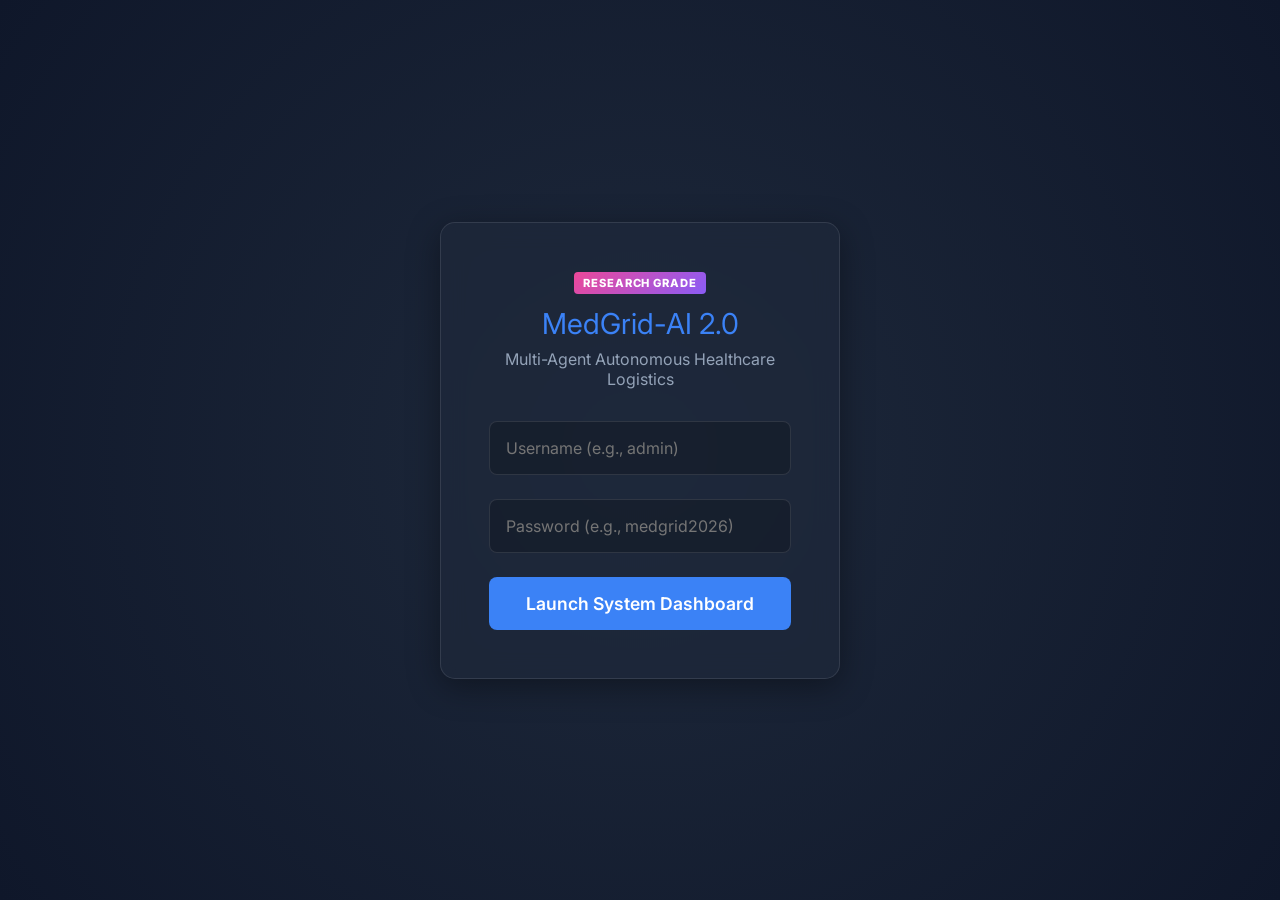
==== project/MedGrid/src/web/index.html @ 4865f01a "Add files via upload" ====
<!DOCTYPE html>
<html lang="en">
<head>
    <meta charset="UTF-8">
    <meta name="viewport" content="width=device-width, initial-scale=1.0">
    <title>MedGrid-AI 2.0 Autonomous Research Dashboard</title>
    <link href="https://fonts.googleapis.com/css2?family=Inter:wght@300;400;500;600;700;800&display=swap" rel="stylesheet">
    <link rel="stylesheet" href="style.css">
</head>
<body>
    <!-- Login Overlay -->
    <div id="login-overlay">
        <div class="login-card glass-panel">
            <div class="brand-badge">RESEARCH GRADE</div>
            <h2>MedGrid-AI 2.0</h2>
            <p>Multi-Agent Autonomous Healthcare Logistics</p>
            <form id="login-form">
                <input type="text" id="login-username" placeholder="Username (e.g., admin)" required>
                <input type="password" id="login-password" placeholder="Password (e.g., medgrid2026)" required>
                <button type="submit" id="login-btn">Launch System Dashboard</button>
                <p id="login-error" style="color: var(--accent-red); margin-top: 10px; font-size: 0.9rem; display: none;"></p>
            </form>
        </div>
    </div>

    <!-- Main App Container (Hidden until login) -->
    <div id="app-container" style="display: none;">
        <nav class="sidebar">
            <div class="logo">
                <span class="logo-text">MedGrid<span class="logo-sub">AI 2.0</span></span>
            </div>
            <ul class="nav-links">
                <li class="active" data-view="dashboard">
                    <span class="nav-icon">📊</span> Overview
                </li>
                <li data-view="ai2">
                    <span class="nav-icon">🧠</span> MedGrid-AI 2.0
                </li>
                <li data-view="triage">
                    <span class="nav-icon">🩺</span> Explainable Triage
                </li>
                <li data-view="hospitals">
                    <span class="nav-icon">🏥</span> Hospitals
                </li>
                <li data-view="ambulances">
                    <span class="nav-icon">🚑</span> Ambulances
                </li>
                <li data-view="analytics">
                    <span class="nav-icon">📈</span> Analytics
                </li>
            </ul>
            <div class="sidebar-status">
                <div class="status-indicator online"></div>
                <span>MARL Engine Active</span>
            </div>
        </nav>

        <div class="main-content">
            <header>
                <div class="header-title">
                    <h1 id="page-heading">System Overview</h1>
                    <span class="header-subtitle">Real-Time Autonomous Emergency Coordination</span>
                </div>
                <div class="controls">
                    <div class="currency-toggle">
                        <span id="label-usd" class="active">USD ($)</span>
                        <label class="switch">
                            <input type="checkbox" id="currency-switch">
                            <span class="slider round"></span>
                        </label>
                        <span id="label-inr">INR (₹)</span>
                    </div>
                </div>
            </header>

            <!-- View: Dashboard -->
            <section id="view-dashboard" class="view active">
                <div class="metrics">
                    <div class="metric-card">
                        <h3>Total Dispatched</h3>
                        <p id="total-cases">0</p>
                    </div>
                    <div class="metric-card">
                        <h3>Avg Response Latency</h3>
                        <p id="avg-response">0.00 ms</p>
                    </div>
                    <div class="metric-card">
                        <h3>System Net Value</h3>
                        <p id="net-finance">$0.00</p>
                    </div>
                </div>

                <div class="dashboard-split">
                    <div class="logs-section">
                        <h2>Live Incident Stream</h2>
                        <ul id="logs-list">
                            <!-- Logs injected by JS -->
                        </ul>
                    </div>
                    
                    <div class="dispatch-section">
                        <h2>Manual Emergency Dispatch</h2>
                        <form id="dispatch-form">
                            <select id="dispatch-type" required>
                                <option value="" disabled selected>Select Emergency Type...</option>
                                <option value="CARDIAC">Cardiac</option>
                                <option value="TRAUMA">Trauma</option>
                                <option value="PEDIATRIC">Pediatric</option>
                                <option value="BURN">Burn</option>
                                <option value="NEUROLOGICAL">Neurological</option>
                                <option value="GENERAL">General</option>
                                <option value="DENTAL">Dental</option>
                                <option value="OPHTHALMOLOGY">Ophthalmology</option>
                            </select>
                            <select id="dispatch-sev" required>
                                <option value="" disabled selected>Select Severity...</option>
                                <option value="LOW">Low</option>
                                <option value="MEDIUM">Medium</option>
                                <option value="HIGH">High</option>
                                <option value="CRITICAL">Critical</option>
                            </select>
                            <select id="dispatch-loc" required>
                                <option value="" disabled selected>Select Location...</option>
                                <option value="North">North</option>
                                <option value="South">South</option>
                                <option value="East">East</option>
                                <option value="West">West</option>
                                <option value="Center">Center</option>
                                <option value="Downtown">Downtown</option>
                                <option value="Airport">Airport</option>
                                <option value="Suburbs">Suburbs</option>
                            </select>
                            <button type="submit" id="dispatch-btn">Dispatch Emergency</button>
                        </form>
                    </div>
                </div>
            </section>

            <!-- View: MedGrid-AI 2.0 Research Telemetry -->
            <section id="view-ai2" class="view">
                <div class="ai2-hero">
                    <h2>MedGrid-AI 2.0 Autonomous Core</h2>
                    <p>Spatiotemporal Hawkes-Process Intensity • Multi-Agent Q-Learning • Fairness Balancer</p>
                </div>

                <div class="metrics">
                    <div class="metric-card">
                        <h3>Jain's Fairness Index</h3>
                        <p id="ai2-jains">0.8140</p>
                        <span class="metric-sub">+17.1% vs Baseline Greedy</span>
                    </div>
                    <div class="metric-card">
                        <h3>Gini Workload Coeff</h3>
                        <p id="ai2-gini">0.2514</p>
                        <span class="metric-sub">Lower is more equitable</span>
                    </div>
                    <div class="metric-card">
                        <h3>Active Hotspots (ST-DBSCAN)</h3>
                        <p id="ai2-hotspots">0</p>
                        <span class="metric-sub">Dynamic risk impedance active</span>
                    </div>
                </div>

                <div class="ai2-grid">
                    <!-- Spatiotemporal Hotspot Risk Grid -->
                    <div class="glass-panel ai2-panel">
                        <h3>Spatiotemporal Risk Zones & Impedance Map</h3>
                        <div class="zones-container" id="zones-grid">
                            <!-- Injected by JS -->
                        </div>
                    </div>

                    <!-- MARL Live Negotiation Log -->
                    <div class="glass-panel ai2-panel">
                        <h3>MARL Strategic Negotiation Feed</h3>
                        <div class="negotiation-list" id="negotiation-list">
                            <!-- Injected by JS -->
                        </div>
                    </div>
                </div>

                <!-- Research Benchmark Comparison Table -->
                <div class="glass-panel ai2-panel" style="margin-top: 1.5rem;">
                    <h3>Empirical Evaluation Benchmark (Baseline CNP vs MedGrid-AI 2.0)</h3>
                    <div class="table-wrapper">
                        <table class="benchmark-table">
                            <thead>
                                <tr>
                                    <th>Scenario</th>
                                    <th>Baseline Response</th>
                                    <th>AI 2.0 Response</th>
                                    <th>Baseline Fairness</th>
                                    <th>AI 2.0 Fairness</th>
                                    <th>Critical P95</th>
                                </tr>
                            </thead>
                            <tbody id="benchmark-table-body">
                                <!-- Injected by JS -->
                            </tbody>
                        </table>
                    </div>
                </div>
            </section>

            <!-- View: Explainable AI Triage -->
            <section id="view-triage" class="view">
                <div class="ai2-hero">
                    <h2>Explainable Clinical Triage Classifier</h2>
                    <p>Multinomial Softmax Classifier with Local Feature Attribution Vectors</p>
                </div>

                <div class="triage-layout">
                    <div class="glass-panel triage-input-panel">
                        <h3>Clinical Symptom Intake</h3>
                        <p style="color: #94a3b8; font-size: 0.85rem; margin-bottom: 1rem;">
                            Enter patient symptoms or click quick tags to analyze urgency and feature attributions.
                        </p>
                        <div class="symptom-tags">
                            <button type="button" class="symptom-tag" data-tag="chest pain">chest pain</button>
                            <button type="button" class="symptom-tag" data-tag="shortness of breath">shortness of breath</button>
                            <button type="button" class="symptom-tag" data-tag="sweating">sweating</button>
                            <button type="button" class="symptom-tag" data-tag="face drooping">face drooping</button>
                            <button type="button" class="symptom-tag" data-tag="arm weakness">arm weakness</button>
                            <button type="button" class="symptom-tag" data-tag="speech difficulty">speech difficulty</button>
                            <button type="button" class="symptom-tag" data-tag="fever">fever</button>
                            <button type="button" class="symptom-tag" data-tag="cough">cough</button>
                            <button type="button" class="symptom-tag" data-tag="tooth pain">tooth pain</button>
                            <button type="button" class="symptom-tag" data-tag="severe burn">severe burn</button>
                        </div>
                        <form id="triage-form" style="margin-top: 1rem;">
                            <textarea id="triage-input" rows="3" placeholder="e.g. chest pain, shortness of breath, sweating, nausea" required>chest pain, shortness of breath, sweating</textarea>
                            <button type="submit" id="triage-btn">Run Explainable Triage</button>
                        </form>
                    </div>

                    <div class="glass-panel triage-result-panel">
                        <h3>Triage Prediction & Explainability</h3>
                        <div id="triage-result-card">
                            <div class="triage-header">
                                <div>
                                    <h2 id="triage-condition" style="margin: 0; color: #38bdf8;">Heart Attack</h2>
                                    <span id="triage-specialist" style="color: #94a3b8; font-size: 0.9rem;">Specialist: CARDIAC</span>
                                </div>
                                <div class="triage-badges">
                                    <span id="triage-urgency-badge" class="badge badge-critical">CRITICAL</span>
                                    <span id="triage-confidence-badge" class="badge badge-conf">97.5% Confidence</span>
                                </div>
                            </div>
                            <div id="triage-guidance" style="color: #cbd5e1; font-size: 0.9rem; margin: 1rem 0; font-style: italic;">
                                Seek immediate medical attention or call emergency services. Do not wait for an appointment.
                            </div>
                            <h4>Feature Attribution Breakdown (Local Explainability)</h4>
                            <div id="triage-attributions-list" class="attributions-list">
                                <!-- Injected by JS -->
                            </div>
                        </div>
                    </div>
                </div>
            </section>

            <!-- View: Hospitals -->
            <section id="view-hospitals" class="view">
                <h2>Hospital Facilities</h2>
                <p style="color: #94a3b8; margin-bottom: 1rem; font-size: 0.9rem;">Click on a hospital to view internal inventory and doctor availability.</p>
                <div id="hospitals-container" class="grid-container">
                    <!-- Cards injected by JS -->
                </div>
            </section>

            <!-- Hospital Details Modal -->
            <div id="hospital-modal" class="modal">
                <div class="modal-content glass-panel">
                    <span class="close-btn" id="modal-close">&times;</span>
                    <h2 id="modal-hosp-name">Hospital Name</h2>
                    
                    <div class="modal-grid">
                        <div class="modal-col">
                            <h3>Doctor Availability</h3>
                            <ul id="modal-doctors-list"></ul>
                        </div>
                        <div class="modal-col">
                            <h3>Medicine Inventory</h3>
                            <ul id="modal-meds-list"></ul>
                        </div>
                    </div>
                </div>
            </div>

            <!-- View: Ambulances -->
            <section id="view-ambulances" class="view">
                <h2>Ambulance Fleet</h2>
                <div id="ambulances-container" class="grid-container">
                    <!-- Cards injected by JS -->
                </div>
            </section>

            <!-- View: Analytics -->
            <section id="view-analytics" class="view">
                <div class="metrics" id="history-metrics" style="margin-bottom: 2rem;">
                    <div class="metric-card">
                        <h3>Historical Cases</h3>
                        <p id="hist-total-cases">0</p>
                    </div>
                    <div class="metric-card">
                        <h3>Global Avg Response</h3>
                        <p id="hist-avg-response">0.00 ms</p>
                    </div>
                    <div class="metric-card">
                        <h3>Historical Success Rate</h3>
                        <p id="hist-success-rate">0.0%</p>
                    </div>
                </div>

                <h2>Predictive Analytics: System Net Revenue</h2>
                <p class="analytics-desc">Real-time linear regression extrapolating the future trend of system revenue.</p>
                <div class="graph-container" id="graph-container">
                    <svg id="revenue-graph" width="100%" height="400">
                        <!-- Graph drawn by JS -->
                    </svg>
                </div>
                <div class="graph-legend">
                    <div class="legend-item"><span class="legend-color historical"></span> Historical Data</div>
                    <div class="legend-item"><span class="legend-color predicted"></span> Predicted Trend</div>
                </div>
            </section>
        </div>
    </div>
    <script src="app.js"></script>
</body>
</html>
---- project/MedGrid/src/web/style.css ----
:root {
    --bg-color: #0f172a;
    --text-color: #f8fafc;
    --sidebar-bg: rgba(15, 23, 42, 0.95);
    --glass-bg: rgba(30, 41, 59, 0.7);
    --glass-border: rgba(255, 255, 255, 0.1);
    --accent-red: #ef4444;
    --accent-green: #10b981;
    --accent-blue: #3b82f6;
    --primary-gradient: linear-gradient(to right, #3b82f6, #8b5cf6);
}

* {
    margin: 0;
    padding: 0;
    box-sizing: border-box;
    font-family: 'Inter', sans-serif;
}

/* Glassmorphism Classes */
.glass-panel {
    background: rgba(30, 41, 59, 0.7);
    backdrop-filter: blur(12px);
    -webkit-backdrop-filter: blur(12px);
    border: 1px solid rgba(255, 255, 255, 0.1);
    box-shadow: 0 8px 32px 0 rgba(0, 0, 0, 0.37);
    border-radius: 15px;
}

/* Login Overlay */
#login-overlay {
    position: fixed;
    top: 0; left: 0; width: 100vw; height: 100vh;
    background: radial-gradient(circle at center, #1e293b 0%, #0f172a 100%);
    display: flex;
    justify-content: center;
    align-items: center;
    z-index: 10000;
}

.login-card {
    padding: 3rem;
    width: 400px;
    text-align: center;
    animation: fadeIn 0.5s ease-out;
}

.login-card h2 {
    color: var(--accent-blue);
    margin-bottom: 0.5rem;
    font-size: 1.8rem;
}

.login-card p {
    color: #94a3b8;
    margin-bottom: 2rem;
}

.login-card input {
    width: 100%;
    padding: 1rem;
    margin-bottom: 1.5rem;
    background: rgba(0,0,0,0.2);
    border: 1px solid var(--glass-border);
    color: var(--text-color);
    border-radius: 8px;
    font-size: 1rem;
}

.login-card input:focus {
    outline: none;
    border-color: var(--accent-blue);
    box-shadow: 0 0 10px rgba(56, 189, 248, 0.2);
}

.login-card button {
    width: 100%;
    padding: 1rem;
    background: var(--accent-blue);
    color: white;
    border: none;
    border-radius: 8px;
    font-size: 1.1rem;
    font-weight: 600;
    cursor: pointer;
    transition: background 0.3s;
}

.login-card button:hover {
    background: #0284c7;
    box-shadow: 0 0 15px rgba(56, 189, 248, 0.4);
}

body {
    background-color: var(--bg-color);
    color: var(--text-color);
    background-image: 
        radial-gradient(circle at 20% 50%, rgba(59, 130, 246, 0.15) 0%, transparent 50%),
        radial-gradient(circle at 80% 30%, rgba(239, 68, 68, 0.15) 0%, transparent 50%);
    min-height: 100vh;
    display: flex;
}

/* Sidebar */
.sidebar {
    width: 250px;
    background: var(--sidebar-bg);
    border-right: 1px solid var(--glass-border);
    padding: 2rem 0;
    display: flex;
    flex-direction: column;
}

.sidebar .logo {
    font-size: 1.5rem;
    font-weight: 600;
    text-align: center;
    margin-bottom: 2rem;
    background: var(--primary-gradient);
    -webkit-background-clip: text;
    -webkit-text-fill-color: transparent;
}

.nav-links {
    list-style: none;
}

.nav-links li {
    padding: 1rem 2rem;
    color: #cbd5e1;
    cursor: pointer;
    transition: background 0.3s, color 0.3s;
    font-weight: 500;
}

.nav-links li:hover {
    background: rgba(255, 255, 255, 0.05);
    color: #fff;
}

.nav-links li.active {
    background: rgba(59, 130, 246, 0.2);
    color: var(--accent-blue);
    border-right: 3px solid var(--accent-blue);
}

/* Main Content */
.main-content {
    flex: 1;
    padding: 2rem;
    display: flex;
    flex-direction: column;
    gap: 2rem;
    height: 100vh;
    overflow-y: auto;
}

header {
    display: flex;
    justify-content: space-between;
    align-items: center;
    background: var(--glass-bg);
    padding: 1.5rem 2rem;
    border-radius: 16px;
    border: 1px solid var(--glass-border);
    backdrop-filter: blur(10px);
}

h1, h2 {
    font-weight: 400;
    color: #e2e8f0;
}

/* Views */
.view {
    display: none;
    animation: fadeIn 0.4s ease forwards;
}

.view.active {
    display: block;
}

@keyframes fadeIn {
    from { opacity: 0; transform: translateY(10px); }
    to { opacity: 1; transform: translateY(0); }
}

/* Dashboard Specifics */
.metrics {
    display: flex;
    gap: 1.5rem;
    margin-bottom: 2rem;
}

.metric-card {
    flex: 1;
    background: var(--glass-bg);
    border: 1px solid var(--glass-border);
    border-radius: 12px;
    padding: 1.5rem;
    text-align: center;
    backdrop-filter: blur(10px);
}

.metric-card h3 {
    font-size: 0.875rem;
    color: #94a3b8;
    text-transform: uppercase;
    letter-spacing: 0.05em;
}

.metric-card p {
    font-size: 2rem;
    font-weight: 600;
    margin-top: 0.5rem;
}

.logs-section {
    background: var(--glass-bg);
    border: 1px solid var(--glass-border);
    border-radius: 12px;
    padding: 1.5rem;
    backdrop-filter: blur(10px);
}

#logs-list {
    list-style: none;
    margin-top: 1rem;
    max-height: 400px;
    overflow-y: auto;
}

#logs-list li {
    padding: 0.75rem 0;
    border-bottom: 1px solid rgba(255,255,255,0.05);
    font-size: 0.95rem;
    color: #cbd5e1;
}

#logs-list li::before {
    content: "> ";
    color: var(--accent-blue);
}

/* Grid Cards */
.grid-container {
    display: grid;
    grid-template-columns: repeat(auto-fill, minmax(300px, 1fr));
    gap: 1.5rem;
    margin-top: 1rem;
}

.card {
    background: var(--glass-bg);
    border: 1px solid var(--glass-border);
    border-radius: 12px;
    padding: 1.5rem;
    backdrop-filter: blur(10px);
    transition: transform 0.2s ease, box-shadow 0.2s ease;
}

.card:hover {
    transform: translateY(-4px);
    box-shadow: 0 10px 15px -3px rgba(0, 0, 0, 0.2);
}

.card-header {
    display: flex;
    justify-content: space-between;
    align-items: center;
    margin-bottom: 1.25rem;
    border-bottom: 1px solid var(--glass-border);
    padding-bottom: 0.75rem;
}

.badge {
    padding: 0.25rem 0.75rem;
    border-radius: 9999px;
    font-size: 0.8rem;
    font-weight: 600;
}

.badge.green { background: rgba(16, 185, 129, 0.2); color: var(--accent-green); }
.badge.red { background: rgba(239, 68, 68, 0.2); color: var(--accent-red); }
.badge.blue { background: rgba(59, 130, 246, 0.2); color: var(--accent-blue); }
.badge.orange { background: rgba(245, 158, 11, 0.2); color: #fbbf24; }

.stat-row {
    display: flex;
    justify-content: space-between;
    margin-bottom: 0.75rem;
    font-size: 1rem;
    color: #e2e8f0;
}

/* Toggle Switch */
.currency-toggle {
    display: flex;
    align-items: center;
    gap: 0.75rem;
}

.currency-toggle span {
    font-size: 0.9rem;
    color: #64748b;
    transition: color 0.3s;
}

.currency-toggle span.active {
    color: #fff;
    font-weight: 600;
}

.switch {
    position: relative;
    display: inline-block;
    width: 44px;
    height: 24px;
}

.switch input {
    opacity: 0;
    width: 0;
    height: 0;
}

.slider {
    position: absolute;
    cursor: pointer;
    top: 0;
    left: 0;
    right: 0;
    bottom: 0;
    background-color: var(--accent-blue);
    transition: .4s;
}

.slider:before {
    position: absolute;
    content: "";
    height: 16px;
    width: 16px;
    left: 4px;
    bottom: 4px;
    background-color: white;
    transition: .4s;
}

input:checked + .slider {
    background-color: var(--accent-green);
}

input:checked + .slider:before {
    transform: translateX(20px);
}

.slider.round {
    border-radius: 24px;
}

.slider.round:before {
    border-radius: 50%;
}

/* Analytics Graph */
.analytics-desc {
    color: #94a3b8;
    margin-bottom: 1.5rem;
    font-size: 0.95rem;
}

.graph-container {
    background: var(--glass-bg);
    border: 1px solid var(--glass-border);
    border-radius: 12px;
    padding: 1.5rem;
    backdrop-filter: blur(10px);
    width: 100%;
    margin-bottom: 1rem;
}

#revenue-graph {
    display: block;
    overflow: visible;
}

.graph-legend {
    display: flex;
    gap: 1.5rem;
    padding-left: 0.5rem;
}

.legend-item {
    display: flex;
    align-items: center;
    gap: 0.5rem;
    font-size: 0.9rem;
    color: #cbd5e1;
}

.legend-color {
    width: 20px;
    height: 4px;
    border-radius: 2px;
}

.legend-color.historical {
    background-color: var(--accent-blue);
}

.legend-color.predicted {
    background-color: var(--accent-green);
    border-top: 4px dashed var(--accent-green);
    background-color: transparent;
}

/* Scrollbar styling */
::-webkit-scrollbar { width: 6px; }
::-webkit-scrollbar-track { background: transparent; }
::-webkit-scrollbar-thumb { background: rgba(255,255,255,0.2); border-radius: 10px; }

/* Dispatch Form */
.dispatch-section {
    background: var(--glass-bg);
    border: 1px solid var(--glass-border);
    border-radius: 12px;
    padding: 1.5rem;
    backdrop-filter: blur(10px);
    margin-top: 1rem;
}

#dispatch-form {
    display: flex;
    gap: 1rem;
    margin-top: 1rem;
    flex-wrap: wrap;
}

#dispatch-form select {
    background: rgba(15, 23, 42, 0.8);
    color: #fff;
    border: 1px solid var(--glass-border);
    padding: 0.75rem;
    border-radius: 8px;
    outline: none;
    flex: 1;
}

#dispatch-btn {
    background: var(--primary-gradient);
    color: #fff;
    border: none;
    padding: 0.75rem 1.5rem;
    border-radius: 8px;
    cursor: pointer;
    font-weight: 600;
    transition: transform 0.2s;
}

#dispatch-btn:hover {
    transform: scale(1.05);
}

/* Modal Styling */
.modal {
    display: none; 
    position: fixed; 
    z-index: 1000; 
    left: 0;
    top: 0;
    width: 100%; 
    height: 100%; 
    overflow: auto; 
    background-color: rgba(0,0,0,0.6); 
    backdrop-filter: blur(5px);
}

.modal-content {
    background-color: var(--bg-color);
    margin: 10% auto; 
    padding: 2rem;
    border: 1px solid var(--glass-border);
    border-radius: 12px;
    width: 60%; 
    max-width: 800px;
    position: relative;
    box-shadow: 0 25px 50px -12px rgba(0, 0, 0, 0.5);
    animation: slideDown 0.3s ease-out;
}

@keyframes slideDown {
    from { transform: translateY(-20px); opacity: 0; }
    to { transform: translateY(0); opacity: 1; }
}

.close-btn {
    color: #aaa;
    float: right;
    font-size: 28px;
    font-weight: bold;
    cursor: pointer;
}

.close-btn:hover,
.close-btn:focus {
    color: white;
    text-decoration: none;
    cursor: pointer;
}

.modal-grid {
    display: flex;
    gap: 2rem;
    margin-top: 1.5rem;
}

.modal-col {
    flex: 1;
}

.modal-col h3 {
    margin-bottom: 1rem;
    border-bottom: 1px solid var(--glass-border);
    padding-bottom: 0.5rem;
}

.modal-col ul {
    list-style: none;
}

.modal-col ul li {
    display: flex;
    justify-content: space-between;
    padding: 0.5rem 0;
    border-bottom: 1px dashed rgba(255,255,255,0.1);
}

.clickable-card {
    cursor: pointer;
}
.clickable-card:hover {
    border-color: var(--accent-blue);
}

/* --- MedGrid-AI 2.0 Styles --- */
.brand-badge {
    display: inline-block;
    padding: 0.25rem 0.6rem;
    background: linear-gradient(135deg, #ec4899, #8b5cf6);
    color: #fff;
    font-size: 0.7rem;
    font-weight: 800;
    border-radius: 4px;
    letter-spacing: 0.08em;
    margin-bottom: 0.75rem;
}

.logo-sub {
    font-size: 0.8rem;
    margin-left: 6px;
    padding: 2px 6px;
    background: rgba(56, 189, 248, 0.2);
    color: #38bdf8;
    border-radius: 4px;
    border: 1px solid rgba(56, 189, 248, 0.4);
}

.nav-icon {
    margin-right: 0.5rem;
}

.sidebar-status {
    margin-top: auto;
    padding: 1rem 1.5rem;
    display: flex;
    align-items: center;
    gap: 0.6rem;
    font-size: 0.8rem;
    color: #94a3b8;
    border-top: 1px solid var(--glass-border);
}

.status-indicator.online {
    width: 8px;
    height: 8px;
    border-radius: 50%;
    background: #10b981;
    box-shadow: 0 0 8px #10b981;
}

.header-subtitle {
    font-size: 0.85rem;
    color: #94a3b8;
}

.dashboard-split {
    display: grid;
    grid-template-columns: 1fr 1fr;
    gap: 1.5rem;
}

.metric-sub {
    display: block;
    font-size: 0.75rem;
    color: #94a3b8;
    margin-top: 0.3rem;
}

.ai2-hero {
    background: linear-gradient(135deg, rgba(30, 41, 59, 0.8), rgba(15, 23, 42, 0.95));
    border: 1px solid rgba(56, 189, 248, 0.3);
    padding: 1.5rem 2rem;
    border-radius: 12px;
    margin-bottom: 1.5rem;
}

.ai2-hero h2 {
    color: #38bdf8;
    font-size: 1.5rem;
    font-weight: 700;
}

.ai2-hero p {
    color: #94a3b8;
    font-size: 0.9rem;
    margin-top: 0.25rem;
}

.ai2-grid {
    display: grid;
    grid-template-columns: 1fr 1fr;
    gap: 1.5rem;
}

.ai2-panel {
    padding: 1.5rem;
}

.ai2-panel h3 {
    font-size: 1.1rem;
    color: #f1f5f9;
    margin-bottom: 1rem;
    border-bottom: 1px solid var(--glass-border);
    padding-bottom: 0.5rem;
}

.zones-container {
    display: grid;
    grid-template-columns: repeat(auto-fill, minmax(130px, 1fr));
    gap: 0.75rem;
    max-height: 320px;
    overflow-y: auto;
}

.zone-card {
    background: rgba(15, 23, 42, 0.7);
    border: 1px solid var(--glass-border);
    border-radius: 8px;
    padding: 0.75rem;
    transition: transform 0.2s, border-color 0.2s;
}

.zone-card.hotspot {
    border-color: #ef4444;
    background: rgba(239, 68, 68, 0.1);
}

.zone-title {
    font-weight: 600;
    font-size: 0.9rem;
    color: #f8fafc;
}

.zone-risk-text {
    font-size: 0.75rem;
    color: #94a3b8;
    margin: 0.25rem 0;
}

.zone-bar-bg {
    width: 100%;
    height: 6px;
    background: rgba(255, 255, 255, 0.1);
    border-radius: 3px;
    overflow: hidden;
}

.zone-bar-fill {
    height: 100%;
    border-radius: 3px;
    transition: width 0.3s ease;
}

.negotiation-list {
    display: flex;
    flex-direction: column;
    gap: 0.5rem;
    max-height: 320px;
    overflow-y: auto;
}

.negotiation-item {
    background: rgba(15, 23, 42, 0.7);
    border: 1px solid var(--glass-border);
    border-radius: 8px;
    padding: 0.75rem 1rem;
    display: flex;
    justify-content: space-between;
    align-items: center;
    font-size: 0.85rem;
}

.negotiation-winner {
    font-weight: 700;
    color: #38bdf8;
}

.table-wrapper {
    overflow-x: auto;
}

.benchmark-table {
    width: 100%;
    border-collapse: collapse;
    font-size: 0.9rem;
}

.benchmark-table th {
    text-align: left;
    padding: 0.75rem 1rem;
    background: rgba(15, 23, 42, 0.6);
    color: #94a3b8;
    font-weight: 600;
    border-bottom: 1px solid var(--glass-border);
}

.benchmark-table td {
    padding: 0.75rem 1rem;
    border-bottom: 1px solid rgba(255, 255, 255, 0.05);
    color: #cbd5e1;
}

/* --- Explainable Triage Styles --- */
.triage-layout {
    display: grid;
    grid-template-columns: 1fr 1.2fr;
    gap: 1.5rem;
}

.triage-input-panel, .triage-result-panel {
    padding: 1.5rem;
}

.symptom-tags {
    display: flex;
    flex-wrap: wrap;
    gap: 0.5rem;
}

.symptom-tag {
    background: rgba(59, 130, 246, 0.15);
    border: 1px solid rgba(59, 130, 246, 0.3);
    color: #93c5fd;
    padding: 0.35rem 0.65rem;
    border-radius: 20px;
    font-size: 0.8rem;
    cursor: pointer;
    transition: all 0.2s;
}

.symptom-tag:hover {
    background: rgba(59, 130, 246, 0.35);
    color: #fff;
}

#triage-input {
    width: 100%;
    background: rgba(15, 23, 42, 0.8);
    border: 1px solid var(--glass-border);
    color: #f8fafc;
    border-radius: 8px;
    padding: 0.75rem;
    font-size: 0.95rem;
    resize: vertical;
    margin-bottom: 0.75rem;
}

#triage-btn {
    width: 100%;
    padding: 0.75rem;
    background: var(--primary-gradient);
    color: #fff;
    border: none;
    border-radius: 8px;
    font-weight: 600;
    cursor: pointer;
    transition: transform 0.2s;
}

#triage-btn:hover {
    transform: scale(1.02);
}

.triage-header {
    display: flex;
    justify-content: space-between;
    align-items: center;
    border-bottom: 1px solid var(--glass-border);
    padding-bottom: 0.75rem;
}

.triage-badges {
    display: flex;
    gap: 0.5rem;
}

.badge-critical {
    background: rgba(239, 68, 68, 0.2);
    color: #ef4444;
    border: 1px solid rgba(239, 68, 68, 0.4);
}

.badge-conf {
    background: rgba(16, 185, 129, 0.2);
    color: #10b981;
    border: 1px solid rgba(16, 185, 129, 0.4);
}

.attributions-list {
    display: flex;
    flex-direction: column;
    gap: 0.75rem;
    margin-top: 0.75rem;
}

.attribution-row {
    display: flex;
    flex-direction: column;
    gap: 0.25rem;
}

.attribution-meta {
    display: flex;
    justify-content: space-between;
    font-size: 0.85rem;
    color: #cbd5e1;
}

.attribution-bar-bg {
    width: 100%;
    height: 8px;
    background: rgba(255, 255, 255, 0.1);
    border-radius: 4px;
    overflow: hidden;
}

.attribution-bar-fill {
    height: 100%;
    border-radius: 4px;
    background: linear-gradient(90deg, #38bdf8, #818cf8);
    transition: width 0.4s ease;
}
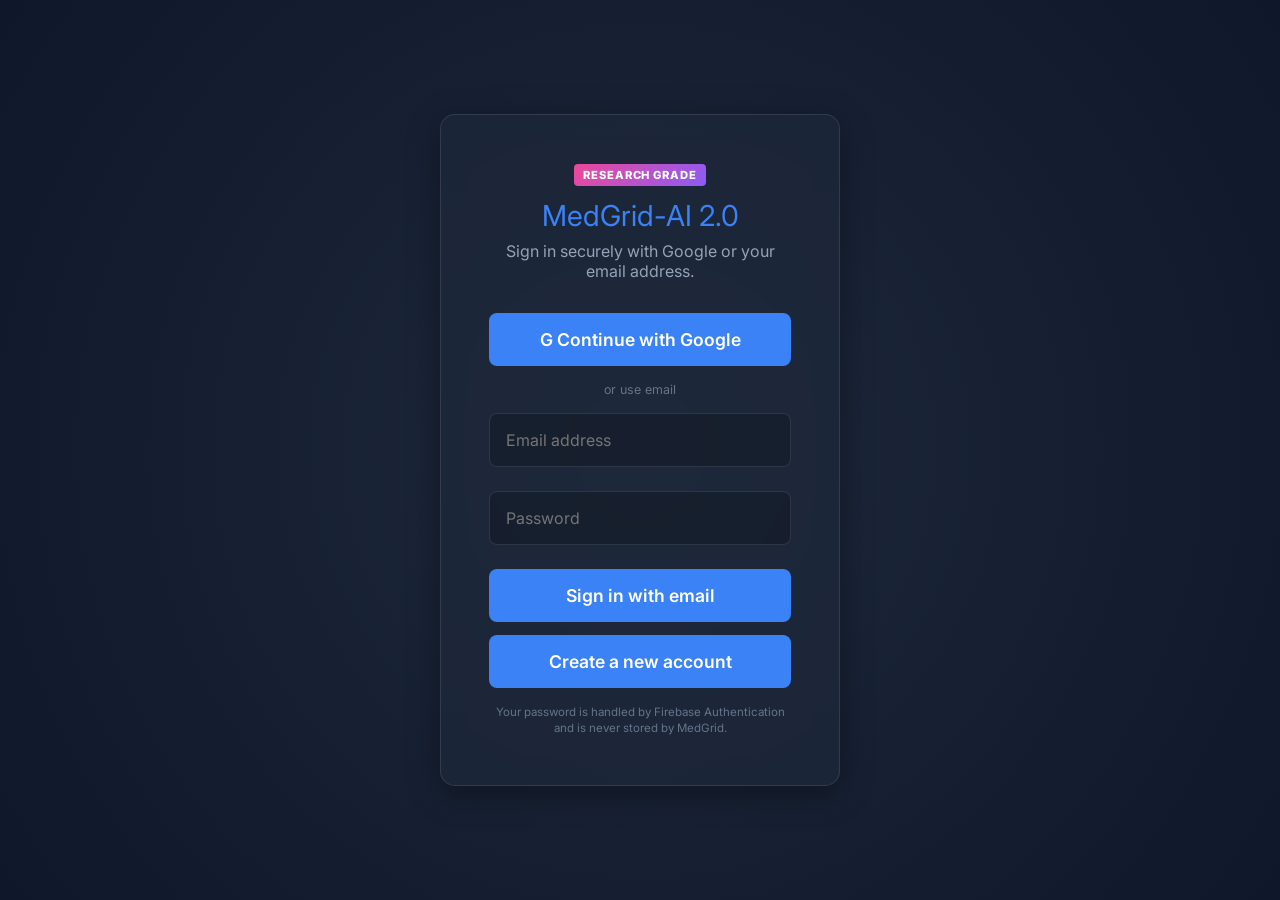
==== commit 8db9a592: "Enable Google and Email Firebase Sign-in natively" ====
--- a/project/MedGrid/src/web/index.html
+++ b/project/MedGrid/src/web/index.html
@@ -13,13 +13,17 @@
         <div class="login-card glass-panel">
             <div class="brand-badge">RESEARCH GRADE</div>
             <h2>MedGrid-AI 2.0</h2>
-            <p>Multi-Agent Autonomous Healthcare Logistics</p>
+            <p>Sign in securely with Google or your email address.</p>
+            <button type="button" id="google-login-btn" class="google-login-btn">G  Continue with Google</button>
+            <div class="login-divider">or use email</div>
             <form id="login-form">
-                <input type="text" id="login-username" placeholder="Username (e.g., admin)" required>
-                <input type="password" id="login-password" placeholder="Password (e.g., medgrid2026)" required>
-                <button type="submit" id="login-btn">Launch System Dashboard</button>
+                <input type="email" id="login-email" name="email" placeholder="Email address" autocomplete="email" required>
+                <input type="password" id="login-password" placeholder="Password" autocomplete="current-password" minlength="6" required>
+                <button type="submit" id="login-btn">Sign in with email</button>
                 <p id="login-error" style="color: var(--accent-red); margin-top: 10px; font-size: 0.9rem; display: none;"></p>
             </form>
+            <button type="button" id="auth-mode-toggle" class="auth-mode-toggle">Create a new account</button>
+            <p class="privacy-note">Your password is handled by Firebase Authentication and is never stored by MedGrid.</p>
         </div>
     </div>
 
--- a/project/MedGrid/src/web/style.css
+++ b/project/MedGrid/src/web/style.css
@@ -862,3 +862,367 @@
     transition: width 0.4s ease;
 }
 
+
+
+/* --- Responsive layout: phones, tablets, laptops and wide screens --- */
+html {
+    min-width: 0;
+    background: var(--bg-color);
+}
+
+body {
+    min-width: 0;
+    overflow-x: hidden;
+}
+
+#app-container {
+    width: 100%;
+    min-width: 0;
+}
+
+.sidebar {
+    flex: 0 0 250px;
+    min-height: 100vh;
+}
+
+.main-content,
+.view,
+.card,
+.glass-panel {
+    min-width: 0;
+}
+
+.main-content {
+    overflow-x: hidden;
+}
+
+.metrics {
+    display: grid;
+    grid-template-columns: repeat(3, minmax(0, 1fr));
+}
+
+.metric-card p {
+    overflow-wrap: anywhere;
+}
+
+.grid-container {
+    grid-template-columns: repeat(auto-fit, minmax(min(100%, 260px), 1fr));
+}
+
+.dashboard-split,
+.ai2-grid,
+.triage-layout {
+    grid-template-columns: repeat(2, minmax(0, 1fr));
+}
+
+#dispatch-form select,
+#dispatch-btn {
+    min-height: 44px;
+}
+
+.table-wrapper {
+    max-width: 100%;
+    -webkit-overflow-scrolling: touch;
+}
+
+.benchmark-table {
+    min-width: 680px;
+}
+
+#revenue-graph {
+    max-width: 100%;
+}
+
+@media (max-width: 1100px) {
+    .sidebar {
+        flex-basis: 210px;
+    }
+
+    .main-content {
+        padding: 1.25rem;
+        gap: 1.25rem;
+    }
+
+    header {
+        padding: 1.25rem 1.5rem;
+    }
+
+    .dashboard-split,
+    .ai2-grid,
+    .triage-layout {
+        grid-template-columns: 1fr;
+    }
+}
+
+@media (max-width: 760px) {
+    body {
+        display: block;
+    }
+
+    #app-container {
+        display: block !important;
+    }
+
+    .sidebar {
+        position: sticky;
+        top: 0;
+        z-index: 100;
+        width: 100%;
+        min-height: auto;
+        padding: 0.75rem 0;
+        border-right: 0;
+        border-bottom: 1px solid var(--glass-border);
+    }
+
+    .sidebar .logo {
+        margin: 0 0 0.75rem;
+        font-size: 1.25rem;
+    }
+
+    .nav-links {
+        display: flex;
+        gap: 0.35rem;
+        padding: 0 0.75rem 0.2rem;
+        overflow-x: auto;
+        scrollbar-width: none;
+    }
+
+    .nav-links::-webkit-scrollbar {
+        display: none;
+    }
+
+    .nav-links li {
+        flex: 0 0 auto;
+        min-height: 44px;
+        padding: 0.7rem 0.85rem;
+        border-radius: 8px;
+        white-space: nowrap;
+        font-size: 0.9rem;
+    }
+
+    .nav-links li.active {
+        border-right: 0;
+        border-bottom: 3px solid var(--accent-blue);
+    }
+
+    .sidebar-status {
+        display: none;
+    }
+
+    .main-content {
+        height: auto;
+        min-height: calc(100vh - 90px);
+        overflow: visible;
+        padding: 0.85rem;
+        gap: 1rem;
+    }
+
+    header {
+        align-items: flex-start;
+        flex-direction: column;
+        gap: 1rem;
+        padding: 1rem;
+    }
+
+    .header-title,
+    .controls,
+    .currency-toggle {
+        width: 100%;
+    }
+
+    .header-title h1 {
+        font-size: clamp(1.35rem, 6vw, 1.8rem);
+    }
+
+    .header-subtitle {
+        display: block;
+        line-height: 1.4;
+        margin-top: 0.25rem;
+    }
+
+    .currency-toggle {
+        justify-content: flex-start;
+    }
+
+    .metrics {
+        grid-template-columns: 1fr;
+        gap: 0.85rem;
+        margin-bottom: 1rem;
+    }
+
+    .metric-card,
+    .logs-section,
+    .dispatch-section,
+    .card,
+    .ai2-panel,
+    .triage-input-panel,
+    .triage-result-panel {
+        padding: 1rem;
+    }
+
+    .metric-card p {
+        font-size: clamp(1.6rem, 8vw, 2rem);
+    }
+
+    .ai2-hero {
+        padding: 1.1rem;
+        margin-bottom: 1rem;
+    }
+
+    .ai2-hero h2 {
+        font-size: clamp(1.15rem, 5vw, 1.5rem);
+        line-height: 1.25;
+    }
+
+    #dispatch-form {
+        flex-direction: column;
+        gap: 0.75rem;
+    }
+
+    #dispatch-form select,
+    #dispatch-btn {
+        width: 100%;
+        flex: 1 1 auto;
+    }
+
+    .card-header,
+    .triage-header {
+        align-items: flex-start;
+        gap: 0.75rem;
+    }
+
+    .card-header {
+        flex-wrap: wrap;
+    }
+
+    .triage-header {
+        flex-direction: column;
+    }
+
+    .triage-badges {
+        flex-wrap: wrap;
+    }
+
+    .negotiation-item {
+        align-items: flex-start;
+        flex-direction: column;
+        gap: 0.35rem;
+    }
+
+    .attribution-meta {
+        align-items: flex-start;
+        flex-direction: column;
+        gap: 0.25rem;
+    }
+
+    .graph-container {
+        padding: 0.75rem;
+        overflow-x: auto;
+    }
+
+    #revenue-graph {
+        height: 280px;
+        min-width: 520px;
+    }
+
+    .graph-legend {
+        flex-direction: column;
+        gap: 0.75rem;
+        padding-left: 0;
+    }
+
+    .modal-content {
+        width: calc(100% - 1.5rem);
+        margin: 1rem auto;
+        padding: 1rem;
+    }
+
+    .modal-grid {
+        flex-direction: column;
+        gap: 1rem;
+    }
+}
+
+@media (max-width: 480px) {
+    .main-content {
+        padding: 0.65rem;
+    }
+
+    .nav-links {
+        padding-left: 0.65rem;
+        padding-right: 0.65rem;
+    }
+
+    .nav-links li {
+        font-size: 0.82rem;
+        padding-left: 0.7rem;
+        padding-right: 0.7rem;
+    }
+
+    .nav-icon {
+        margin-right: 0.25rem;
+    }
+
+    .logo-sub {
+        font-size: 0.7rem;
+        margin-left: 3px;
+        padding: 2px 4px;
+    }
+
+    .login-card {
+        width: calc(100% - 1.5rem);
+        padding: 1.75rem 1rem;
+    }
+
+    .login-card h2 {
+        font-size: 1.45rem;
+    }
+
+    .login-card p {
+        font-size: 0.9rem;
+        margin-bottom: 1.25rem;
+    }
+
+    .zones-container {
+        grid-template-columns: repeat(2, minmax(0, 1fr));
+    }
+
+    .zone-card {
+        padding: 0.6rem;
+    }
+
+    .stat-row {
+        align-items: flex-start;
+        flex-wrap: wrap;
+        gap: 0.35rem;
+    }
+}
+
+@media (prefers-reduced-motion: reduce) {
+    *,
+    *::before,
+    *::after {
+        scroll-behavior: auto !important;
+        animation-duration: 0.01ms !important;
+        animation-iteration-count: 1 !important;
+        transition-duration: 0.01ms !important;
+    }
+}
+
+
+/* Firebase authentication UI */
+.auth-label { display: block; text-align: left; color: #cbd5e1; font-size: 0.82rem; margin: 0 0 0.35rem; }
+.google-login-btn, .auth-mode-toggle, .logout-btn { border: 1px solid var(--glass-border); border-radius: 8px; cursor: pointer; font: inherit; font-weight: 600; }
+.google-login-btn { width: 100%; min-height: 44px; padding: 0.75rem 1rem; background: #fff; color: #1f2937; }
+.google-login-btn:hover { background: #f1f5f9; }
+.login-divider { display: flex; align-items: center; justify-content: center; margin: 1rem 0; color: #64748b; font-size: 0.78rem; }
+.auth-mode-toggle { width: 100%; margin-top: 0.8rem; min-height: 42px; padding: 0.65rem 0.8rem; background: transparent; color: #93c5fd; }
+.auth-mode-toggle:hover { background: rgba(59, 130, 246, 0.12); }
+.privacy-note { margin: 1rem 0 0 !important; color: #64748b !important; font-size: 0.72rem !important; line-height: 1.45; }
+#login-error { display: none; color: var(--accent-red); margin: 0.8rem 0 0; font-size: 0.85rem; line-height: 1.35; }
+.controls { display: flex; align-items: center; justify-content: flex-end; gap: 1rem; flex-wrap: wrap; }
+.user-controls { display: flex; align-items: center; gap: 0.65rem; min-width: 0; }
+.auth-user-email { max-width: 220px; overflow: hidden; color: #94a3b8; font-size: 0.8rem; text-overflow: ellipsis; white-space: nowrap; }
+.logout-btn { min-height: 40px; padding: 0.55rem 0.8rem; background: rgba(239, 68, 68, 0.12); color: #fca5a5; }
+.logout-btn:hover { background: rgba(239, 68, 68, 0.22); }
+@media (max-width: 760px) { .controls, .user-controls { justify-content: space-between; width: 100%; } .auth-user-email { max-width: calc(100vw - 130px); } }
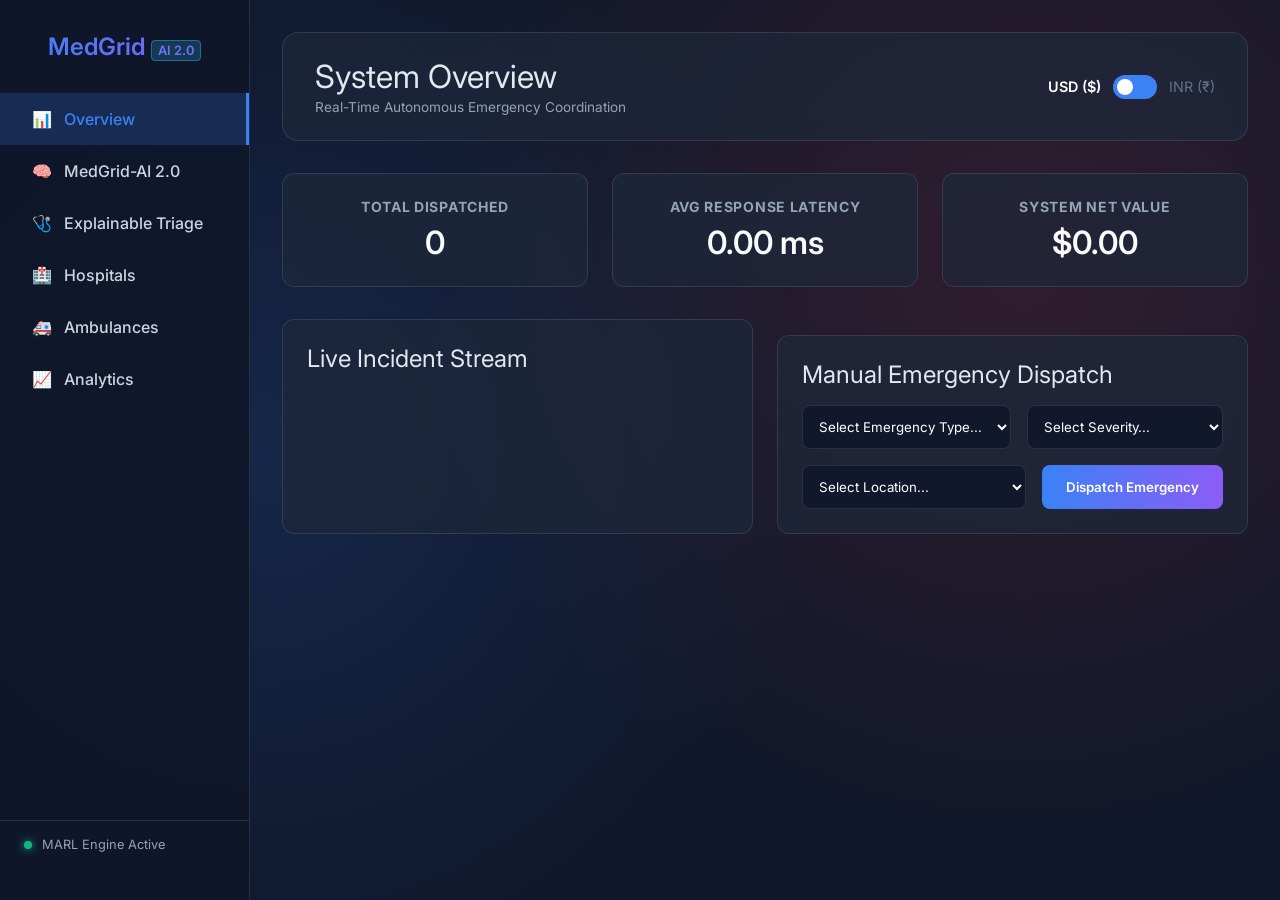
==== commit 9ecf17c3: "Remove login option and firebase integration" ====
--- a/project/MedGrid/src/web/index.html
+++ b/project/MedGrid/src/web/index.html
@@ -8,27 +8,8 @@
     <link rel="stylesheet" href="style.css">
 </head>
 <body>
-    <!-- Login Overlay -->
-    <div id="login-overlay">
-        <div class="login-card glass-panel">
-            <div class="brand-badge">RESEARCH GRADE</div>
-            <h2>MedGrid-AI 2.0</h2>
-            <p>Sign in securely with Google or your email address.</p>
-            <button type="button" id="google-login-btn" class="google-login-btn">G  Continue with Google</button>
-            <div class="login-divider">or use email</div>
-            <form id="login-form">
-                <input type="email" id="login-email" name="email" placeholder="Email address" autocomplete="email" required>
-                <input type="password" id="login-password" placeholder="Password" autocomplete="current-password" minlength="6" required>
-                <button type="submit" id="login-btn">Sign in with email</button>
-                <p id="login-error" style="color: var(--accent-red); margin-top: 10px; font-size: 0.9rem; display: none;"></p>
-            </form>
-            <button type="button" id="auth-mode-toggle" class="auth-mode-toggle">Create a new account</button>
-            <p class="privacy-note">Your password is handled by Firebase Authentication and is never stored by MedGrid.</p>
-        </div>
-    </div>
-
-    <!-- Main App Container (Hidden until login) -->
-    <div id="app-container" style="display: none;">
+    <!-- Main App Container -->
+    <div id="app-container" style="display: flex;">
         <nav class="sidebar">
             <div class="logo">
                 <span class="logo-text">MedGrid<span class="logo-sub">AI 2.0</span></span>
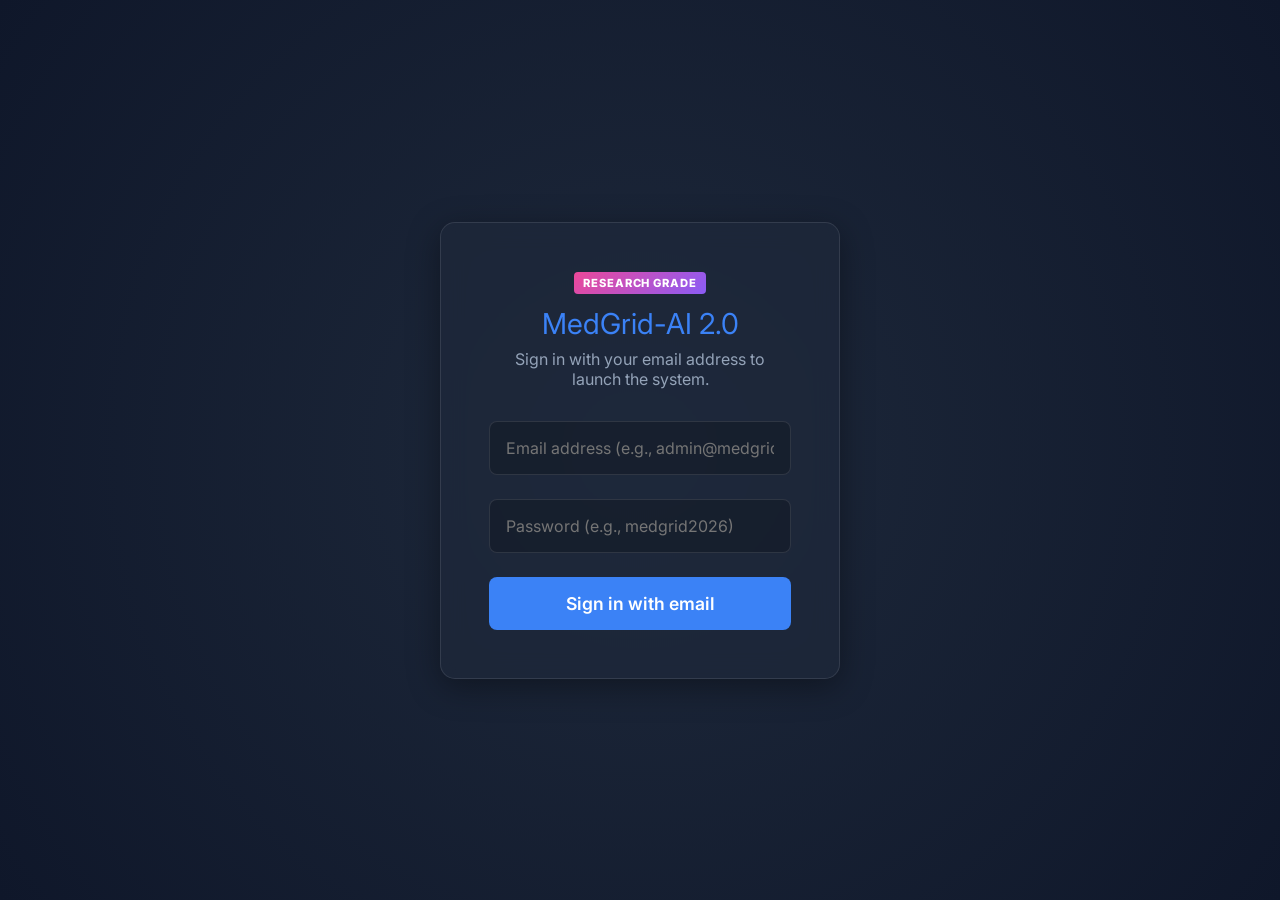
==== commit 0e4e16a7: "Restore local email/password login using users.csv" ====
--- a/project/MedGrid/src/web/index.html
+++ b/project/MedGrid/src/web/index.html
@@ -8,8 +8,23 @@
     <link rel="stylesheet" href="style.css">
 </head>
 <body>
+    <!-- Login Overlay -->
+    <div id="login-overlay">
+        <div class="login-card glass-panel">
+            <div class="brand-badge">RESEARCH GRADE</div>
+            <h2>MedGrid-AI 2.0</h2>
+            <p>Sign in with your email address to launch the system.</p>
+            <form id="login-form">
+                <input type="email" id="login-email" name="email" placeholder="Email address (e.g., admin@medgrid.com)" autocomplete="email" required>
+                <input type="password" id="login-password" name="password" placeholder="Password (e.g., medgrid2026)" autocomplete="current-password" minlength="6" required>
+                <button type="submit" id="login-btn">Sign in with email</button>
+                <p id="login-error" style="color: var(--accent-red); margin-top: 10px; font-size: 0.9rem; display: none;"></p>
+            </form>
+        </div>
+    </div>
+
     <!-- Main App Container -->
-    <div id="app-container" style="display: flex;">
+    <div id="app-container" style="display: none;">
         <nav class="sidebar">
             <div class="logo">
                 <span class="logo-text">MedGrid<span class="logo-sub">AI 2.0</span></span>
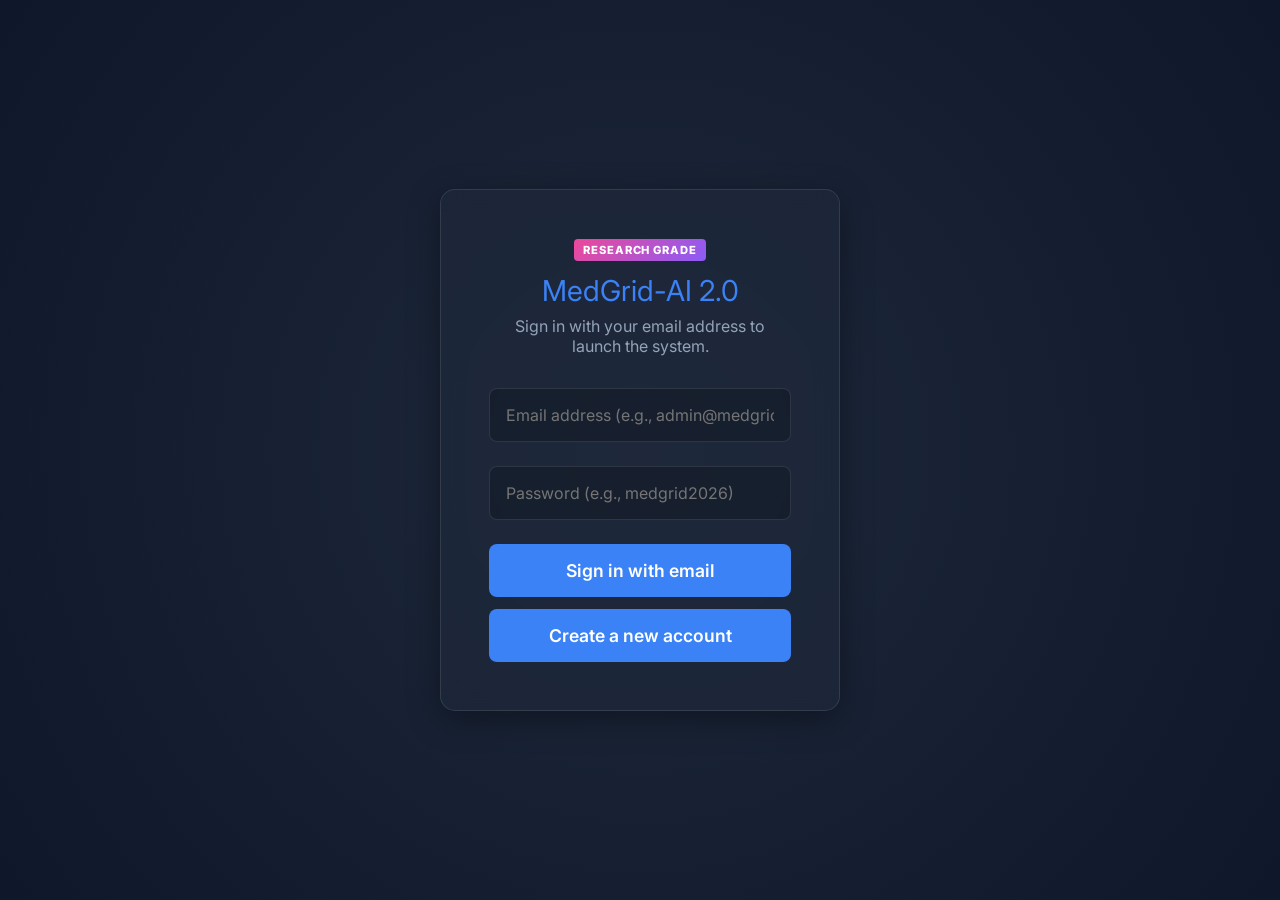
==== commit c0028a7e: "Add local sign up functionality and mode toggle" ====
--- a/project/MedGrid/src/web/index.html
+++ b/project/MedGrid/src/web/index.html
@@ -20,6 +20,7 @@
                 <button type="submit" id="login-btn">Sign in with email</button>
                 <p id="login-error" style="color: var(--accent-red); margin-top: 10px; font-size: 0.9rem; display: none;"></p>
             </form>
+            <button type="button" id="auth-mode-toggle" class="auth-mode-toggle">Create a new account</button>
         </div>
     </div>
 
